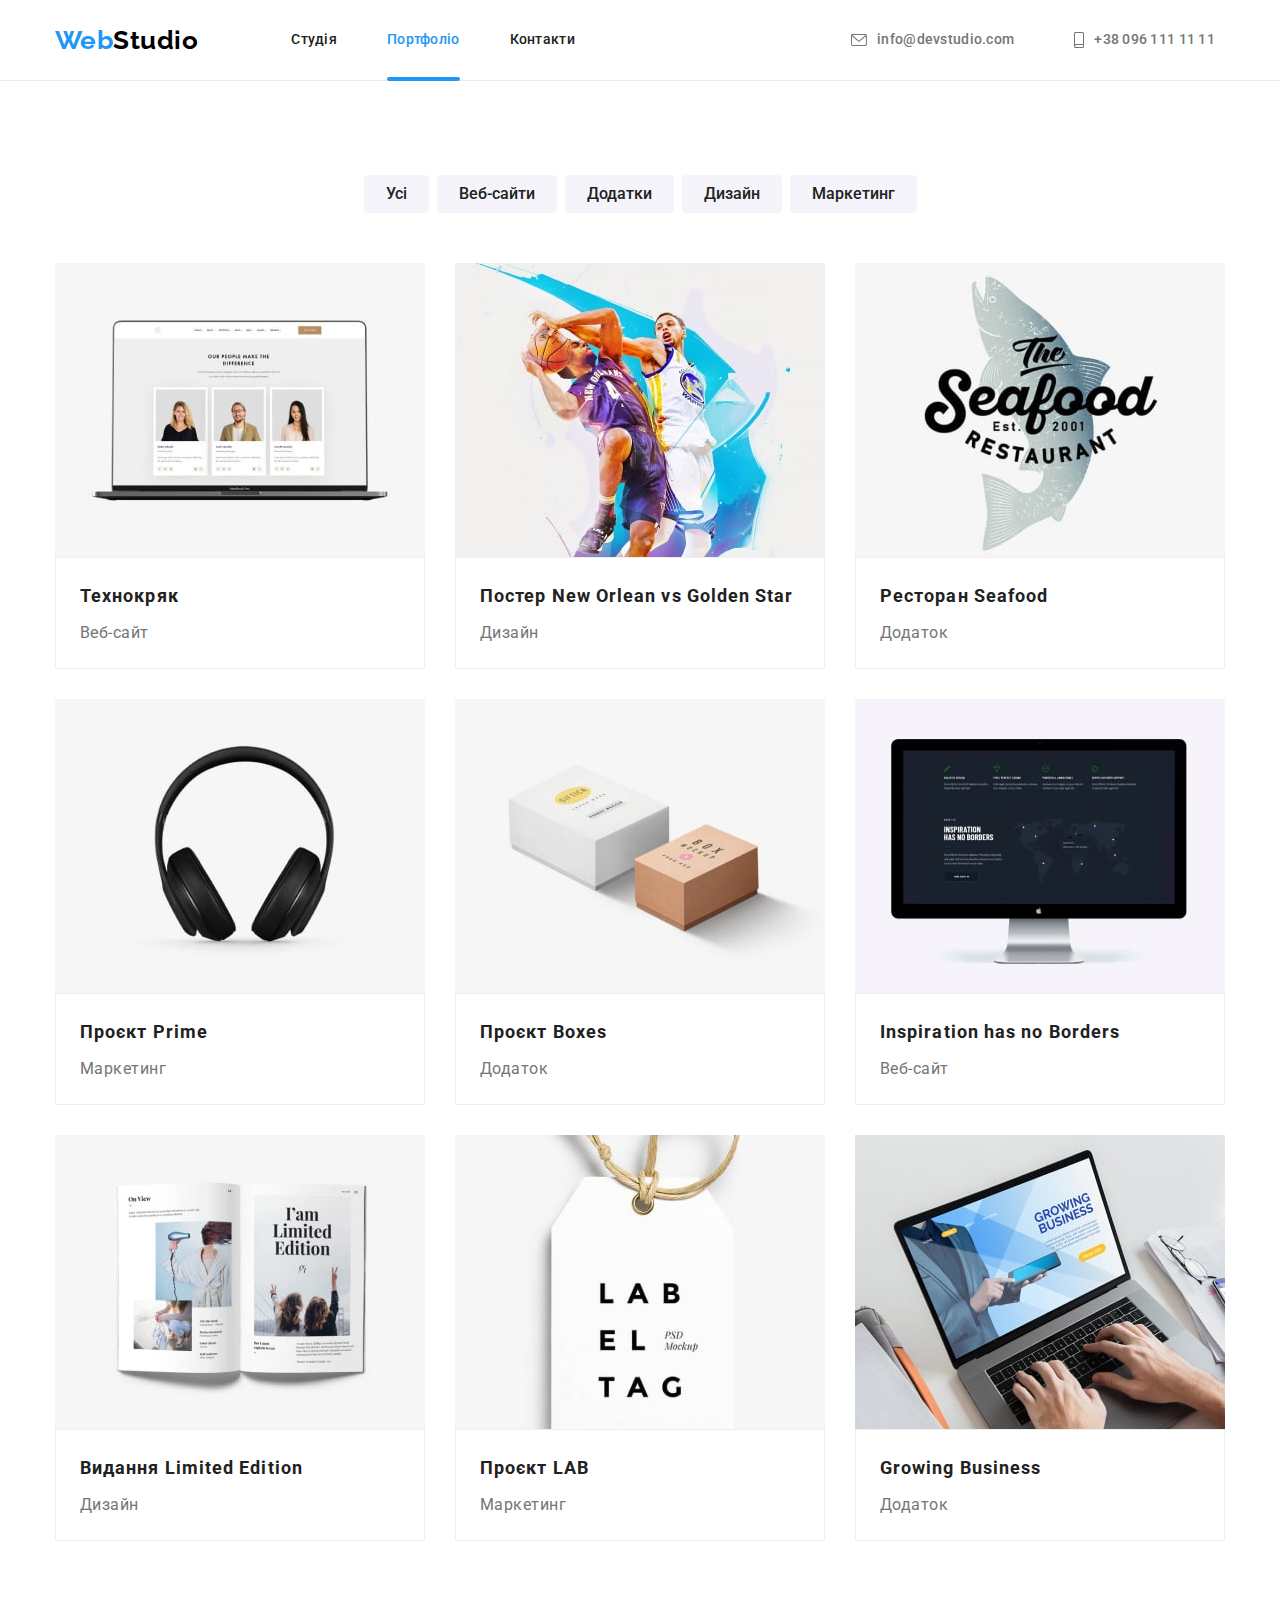
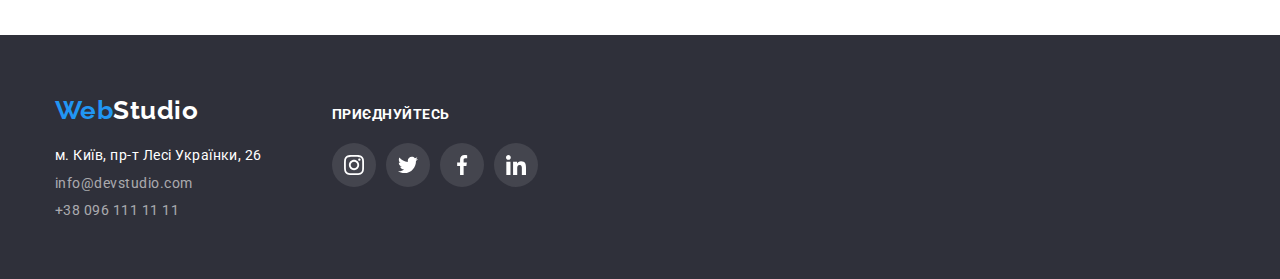
==== portfolio.html @ bf87244b "Clone" ====
<!DOCTYPE html>
<html lang="uk">
<head>
    <meta charset="UTF-8">
    <meta http-equiv="X-UA-Compatible" content="IE=edge">
    <meta name="viewport" content="width=device-width, initial-scale=1.0">
    <title>Portfolio</title>
    <link rel="preconnect" href="https://fonts.googleapis.com">
    <link rel="preconnect" href="https://fonts.gstatic.com" crossorigin>
    <link href="https://fonts.googleapis.com/css2?family=Raleway:wght@700&family=Roboto:wght@400;500;700;900&display=swap"
        rel="stylesheet">
    <link rel="stylesheet" href="https://cdnjs.cloudflare.com/ajax/libs/modern-normalize/1.1.0/modern-normalize.min.css">
    <link rel="stylesheet" href="./css/styles.css"> 
</head>
<body>
    <!--Шапка сайта-->
    <header class="header">
        <div class="container main-nav">
            <nav class="header-nav">
                <a href="./index.html" class="logo-dark"> <span class="logo-blue">Web</span>Studio</a>
                <ul class="header-site-nav list">
                    <li class="item"><a class="header-link" href="./index.html">Студія</a></li>
                    <li class="item"><a class="header-link current" href="./portfolio.html">Портфоліо</a></li>
                    <li class="item"><a class="header-link" href="#">Контакти</a></li>
                </ul>
            </nav>
            <ul class="header-info-nav list">
                <li class="item">
                    <a class="header-info-link" href="mailto:info@devstudio.com">
                        <svg class="mail-link" width="16" height="12">
                            <use href="./images/icons.svg#envelope"></use>
                        </svg>
                        info@devstudio.com</a></li>
                <li class="item">
                    <a class="header-info-link" href="tel:+380961111111">
                        <svg class="phone-link" width="10" height="16">
                            <use href="./images/icons.svg#smartphone"></use>
                        </svg>
                        +38 096 111 11 11</a></li>
            </ul>
        </div>
    </header>
    <!--Основний контент-->
    <main>
        <section class="section">
            <div class="container">
            <h1 class="visually-hidden">Портфоліо</h1>
            <ul class="list filter-list">
                <li class="item"><button type="button" class="button-filter">Усі</button> </li>
                <li class="item"><button type="button" class="button-filter">Веб-сайти</button> </li>
                <li class="item"><button type="button" class="button-filter">Додатки</button> </li>
                <li class="item"><button type="button" class="button-filter">Дизайн</button></li>
                <li class="item"><button type="button" class="button-filter">Маркетинг</button> </li>
            </ul>
            <ul class="portfolio-list list">
                <li class="item"><a href="#" class="portfolio-list-link">
                    <div class="portfolio-list-img-wrapper">
                        <img src="./images/portfolio-card1.jpg" alt="Відкритий сайт на ноутбуці" width="370">
                        <p class="portfolio-overlay">
                            Ресурс пропонує комплексні пропозиції з різним рівнем функціоналу та сервісів. Все це дозволить відвідувачу отримати
                            вичерпні відомості про компанію чи приватну особу.
                        </p>
                    </div>
                    <div class="portfolio-card-border">
                    <h2 class="title">Технокряк</h2>
                    <p>Веб-сайт</p>
                    </div>
                    </a>
                </li>
                <li class="item"><a href="#" class="portfolio-list-link">
                    <div class="portfolio-list-img-wrapper">
                        <img src="./images/portfolio-card2.jpg" alt="Два баскетболісти з м'ячем" width="370">
                        <p class="portfolio-overlay">
                            Ресурс пропонує комплексні пропозиції з різним рівнем функціоналу та сервісів. Все це дозволить відвідувачу отримати
                            вичерпні відомості про компанію чи приватну особу.
                        </p>
                    </div>
                    <div class="portfolio-card-border">
                    <h2 class="title">Постер New Orlean vs Golden Star</h2>
                    <p>Дизайн</p>
                    </div>
                    </a>
                </li>
                <li class="item"><a href="#" class="portfolio-list-link">
                    <div class="portfolio-list-img-wrapper">
                        <img src="./images/portfolio-card3.jpg" alt="Логотип ресторану" width="370">
                        <p class="portfolio-overlay">
                            Ресурс пропонує комплексні пропозиції з різним рівнем функціоналу та сервісів. Все це дозволить відвідувачу отримати
                            вичерпні відомості про компанію чи приватну особу.
                        </p>
                    </div>
                    <div class="portfolio-card-border">
                    <h2 class="title">Ресторан Seafood</h2>
                    <p>Додаток</p>
                    </div>
                    </a>
                </li>
                <li class="item"><a href="#" class="portfolio-list-link">
                    <div class="portfolio-list-img-wrapper">
                        <img src="./images/portfolio-card4.jpg" alt="Безпровідні навушники" width="370">
                        <p class="portfolio-overlay">
                            Ресурс пропонує комплексні пропозиції з різним рівнем функціоналу та сервісів. Все це дозволить відвідувачу отримати
                            вичерпні відомості про компанію чи приватну особу.
                        </p>
                    </div>
                    <div class="portfolio-card-border">
                    <h2 class="title">Проєкт Prime</h2>
                    <p>Маркетинг</p>
                    </div>
                    </a>
                </li>
                <li class="item"><a href="#" class="portfolio-list-link">
                    <div class="portfolio-list-img-wrapper">
                        <img src="./images/portfolio-card5.jpg" alt="Дві коробки" width="370">
                        <p class="portfolio-overlay">
                            Ресурс пропонує комплексні пропозиції з різним рівнем функціоналу та сервісів. Все це дозволить відвідувачу отримати
                            вичерпні відомості про компанію чи приватну особу.
                        </p>
                    </div>
                    <div class="portfolio-card-border">
                    <h2 class="title">Проєкт Boxes</h2>
                    <p>Додаток</p>
                    </div>
                    </a>
                </li>
                <li class="item"><a href="#" class="portfolio-list-link">
                    <div class="portfolio-list-img-wrapper">
                        <img src="./images/portfolio-card6.jpg" alt="Монітор комп'ютера" width="370">
                        <p class="portfolio-overlay">
                            Ресурс пропонує комплексні пропозиції з різним рівнем функціоналу та сервісів. Все це дозволить відвідувачу отримати
                            вичерпні відомості про компанію чи приватну особу.
                        </p>
                    </div>
                    <div class="portfolio-card-border">
                    <h2 class="title">Inspiration has no Borders</h2>
                    <p>Веб-сайт</p>
                    </div>
                    </a>
                </li>
                <li class="item"><a href="#" class="portfolio-list-link">
                    <div class="portfolio-list-img-wrapper">
                        <img src="./images/portfolio-card7.jpg" alt="Відкрита книга" width="370">
                        <p class="portfolio-overlay">
                            Ресурс пропонує комплексні пропозиції з різним рівнем функціоналу та сервісів. Все це дозволить відвідувачу отримати
                            вичерпні відомості про компанію чи приватну особу.
                        </p>
                    </div>
                    <div class="portfolio-card-border">
                    <h2 class="title">Видання Limited Edition</h2>
                    <p>Дизайн</p>
                    </div>
                    </a>
                </li>
                <li class="item"><a href="#" class="portfolio-list-link">
                    <div class="portfolio-list-img-wrapper">
                        <img src="./images/portfolio-card8.jpg" alt="Бірка проекту" width="370">
                        <p class="portfolio-overlay">
                            Ресурс пропонує комплексні пропозиції з різним рівнем функціоналу та сервісів. Все це дозволить відвідувачу отримати
                            вичерпні відомості про компанію чи приватну особу.
                        </p>
                    </div>
                    <div class="portfolio-card-border">
                    <h2 class="title">Проєкт LAB</h2>
                    <p>Маркетинг</p>
                    </div>
                    </a>
                </li>
                <li class="item"><a href="#" class="portfolio-list-link">
                    <div class="portfolio-list-img-wrapper">
                        <img src="./images/portfolio-card9.jpg" alt="Людина працює за ноутбуком" width="370">
                        <p class="portfolio-overlay">
                            Ресурс пропонує комплексні пропозиції з різним рівнем функціоналу та сервісів. Все це дозволить відвідувачу отримати
                            вичерпні відомості про компанію чи приватну особу.
                        </p>
                    </div>
                    <div class="portfolio-card-border">
                    <h2 class="title">Growing Business</h2>
                    <p>Додаток</p>
                    </div>
                    </a>
                </li>
            </ul>
            </div>
        </section>
    </main>
    <!--Футер-->
    <footer class="footer">
        <div class="container">
            <div class="footer-block">
                <div class="footer-address">
                    <a href="./index.html" class="logo-light"> <span class="logo-blue">Web</span>Studio</a>
                    <address class="address">
                        <ul class="list">
                            <li class="item"><a href="https://goo.gl/maps/CPtrU1FHBa2aNyZL9" target="_blank"
                                    rel="noopener noreferrer nofollow" class="address-link">м. Київ, пр-т Лесі Українки,
                                    26</a></li>
                            <li class="item"><a href="mailto:info@devstudio.com" class="footer-info">info@devstudio.com</a>
                            </li>
                            <li class="item"><a href="tel:+380961111111" class="footer-info">+38 096 111 11 11</a></li>
                        </ul>
                    </address>
                </div>
                <div class="footer-link">
                    <p class="footer-link-title">Приєднуйтесь</p>
                    <ul class="footer-list-link list">
                        <li class="item">
                            <a href="#" class="footer-list-item-link">
                                <svg class="link-icon">
                                    <use href="./images/icons.svg#instagram-2f"></use>
                                </svg>
                            </a>
                        </li>
                        <li class="item">
                            <a href="#" class="footer-list-item-link">
                                <svg class="link-icon">
                                    <use href="./images/icons.svg#twitter-1f"></use>
                                </svg>
                            </a>
                        </li>
                        <li class="item">
                            <a href="#" class="footer-list-item-link">
                                <svg class="link-icon">
                                    <use href="./images/icons.svg#facebook-1f"></use>
                                </svg>
                            </a>
                        </li>
                        <li class="item">
                            <a href="#" class="footer-list-item-link">
                                <svg class="link-icon">
                                    <use href="./images/icons.svg#linkedin-1f"></use>
                                </svg>
                            </a>
                        </li>
                    </ul>
                </div>
            </div>
        </div>
    </footer>
</body>
</html>
---- css/styles.css ----
:root {
    --title-text-color: #212121;
    --body-color: #757575;
    --logo-first-part: #2196F3;
    --logo-second-part-top: #000000;
    --logo-second-part-down: #FFFFFF;
    --header-link-color: #212121;
    --link-color-focus: #2196F3;
    --header-info-link-color: #757575;
    --header-border: #ECECEC;
    --link-fill: #FFFFFF;
    --link-fill-second: #AFB1B8;
    --link-color: #2196F3;
    --footer-bg-color: #2F303A;
    --footer-info-color: rgba(255, 255, 255, 0.6) ;
    --footer-address-link: #FFFFFF;
    --bg-color: #FFFFFF;
    --hero-title-color: #FFFFFF;
    --hero-bg-color: #2F303A;
    --team-bg-color: #F5F4FA;
    --team-card-bg-color: #FFFFFF;
    --button-color: #FFFFFF;
    --button-bg-color: #2196F3;
    --buton-bg-color-focus: #188CE8;
    --button-filter-color: #212121;
    --button-filter-bg-color: #F5F4FA;
    --button-filter-focus: #FFFFFF;
    --portfolio-card-border: #EEEEEE;
    --transition-dur-and-func: 250ms cubic-bezier(0.4, 0, 0.2, 1);
}
* {
    box-sizing: border-box;
}
body {
    background-color: var(--bg-color);
    color: var(--body-color);
    font-family: 'Roboto', sans-serif;
    letter-spacing: 0.03em;
}
h2, h3, p{
    margin-top: 0;
    margin-bottom: 0;
}
img {
    display: block;
    max-width: 100%;
    height: auto;
}
.container {
    padding-left: 15px;
    padding-right: 15px;
    margin-left: auto;
    margin-right: auto;
    width: 1200px;
    /* outline: 2px solid tomato; */
}
.section {
    padding-top: 94px;
    padding-bottom: 94px;
}
.header {
    background-color: var(--bg-color); 
    align-items: center;
    border-bottom: 1px solid var(--header-border);
}
.hero {
    background-color: var(--hero-bg-color);
    text-align: center;
    padding-top: 200px;
    padding-bottom: 200px;
    background-image: linear-gradient(rgba(47, 48, 58, 0.4), rgba(47, 48, 58, 0.4)),url(../images/hero_image.jpg);
    max-width: 1600px;
    height: 600px;
    margin-left: auto;
    margin-right: auto;
    background-size: cover;
    background-position: center;
    background-repeat: no-repeat;
}
.list {
    margin: 0;
    padding: 0;
    list-style-type: none;
}   
.logo-blue {
    color: var(--logo-first-part);
}
.logo-dark{
    color: var(--logo-second-part-top);
    text-decoration: none;
    font-family: 'Raleway', sans-serif;
    font-weight: 700;
    font-size: 26px;
    line-height: 1.19;
}
.logo-light {
    color: var(--logo-second-part-down);
    text-decoration: none;
    font-family: 'Raleway',sans-serif;
    font-weight: 700;
    font-size: 26px;
    line-height: 1.19;
}
.main-nav {
    display: flex;
    align-items: center;
}
.header-nav {
    display: flex;
    align-items: center;
}
.header-site-nav {
    display: flex;
    margin-left: 93px;
}
.header-site-nav .item:not(:last-child){
    margin-right: 50px;
}

.header-site-nav .header-link {
    color: var(--header-link-color); 
}
.header-site-nav .header-link:hover,
.header-site-nav .header-link:focus {
    color: var(--link-color-focus);
}
.header-link,
.header-info-link{
    position: relative;
    font-weight: 500;
    font-size: 14px;
    line-height: 1.14;
    letter-spacing: 0.02em;
    text-decoration: none;
    padding: 32px 0;
    display: inline-block;  
    transition: color var(--transition-dur-and-func);
}
.header-info-nav {
    display: flex;
    margin-left: auto;
}
.header-info-nav .item:not(:first-child) {
    margin-left: 50px;
}
.header-info-nav .header-info-link{
    color: var(--header-info-link-color);
    fill: currentColor;
}
.header-info-nav .header-info-link:hover,
.header-info-nav .header-info-link:focus {
    color: var(--link-color-focus);
}
.header-site-nav .header-link.current {
    color: var(--link-color-focus);
    opacity: 1;
}
.current::after {
    content: '';
    position: absolute;
    left: 0;
    bottom: -1px;

    width: 100%;
    height: 4px;
    display: block;
    background-color: var(--link-color);
    border-radius: 2px;
}
.header-info-nav .item{
    display: flex;
    margin-right: 10px;
}

/* header decoration */

.header-info-link {
    display: flex;
    align-items: center;
}
.mail-link, 
.phone-link {
    margin-right: 10px;
}
.hero-title {
    color: var(--hero-title-color);
    text-transform: uppercase;
    font-weight: 900;
    font-size: 44px;
    line-height: 1.36;
    letter-spacing: 0.06em;
    margin-top: 0;
    margin-bottom: 30px;
    margin-left: auto;
    margin-right: auto;
    text-align: center;
    width: 696px;
}
.button {
    color: var(--button-color);
    background-color: var(--button-bg-color);
    font-family: inherit;
    font-weight: 700;
    font-size: 16px;
    line-height: 1.88;
    cursor: pointer;
    border: none;
    box-shadow: 0px 4px 4px rgba(0, 0, 0, 0.15);
    border-radius: 4px;
    padding: 10px 32px;
    width: 216px;
    transition: background-color var(--transition-dur-and-func);
}

/* Main */

.button:hover,
.button:focus {
    background-color: var(--buton-bg-color-focus);
    box-shadow: 0px 4px 4px rgba(0, 0, 0, 0.15);
    border-radius: 4px;
}
.features {
    padding-bottom: 0;
}
.feature-list {
    display: flex;
}
.feature-list .item {
    width: 270px;
}
.item-bg {
    padding: 0;
    width: 100%;
    height: 120px;
    display: flex;
    align-items: center;
    justify-content: center;
    background-color: var(--team-bg-color);
    border-radius: 4px;
    margin-bottom: 30px; 
}
.feature-icon {
    width: 70px;
    height: 70px;
    display: block;
}
.feature-list .item:not(:last-child) {
    margin-right: 30px;
}
.feature-list .title {
    text-transform: uppercase;
    font-weight: 700;
    font-size: 14px;
    line-height: 1.14; 
    margin-bottom: 10px;   
}
.feature-list .text {
    font-weight: 400;
    font-size: 14px;
    line-height: 1.71;
}
.team {
    background-color: var(--team-bg-color);
}
.work-list {
    display: flex;
}
.work-list>.item {
    position: relative;
    width: 370px;
}
.work-list>.item:not(:last-child){
    margin-right: 30px;
}
.work-title {
    text-align: center;
    font-weight: 700;
    font-size: 36px;
    line-height: 1.17;
}
.work-img-bg-for-text {
    position: absolute;
    width: 370px;
    height: 70px;
    bottom: 0px;
    background: rgba(47, 48, 58, 0.8);
    display: flex;
    justify-content: center;
    align-items: center;
}
.work-text{
    font-weight: 700;
    font-size: 14px;
    line-height: 1.14;
    letter-spacing: 0.03em;
    text-transform: uppercase;
    color: var(--hero-title-color);
}
.team-list{
    display: flex;
}
.team-list>.team-card:not(:last-child) {
    margin-right: 30px;
}
.team-title {
    font-weight: 700;
    font-size: 36px;
    line-height: 1.17;
    text-align: center;
}
.team-list-link{
    display: flex;
    justify-content: space-between;
    margin: 0 auto;
}
.team-list-item-link {
    display: flex;
    align-items: center;
    justify-content: center;
    height: 44px;
    width: 44px;
    border-radius: 50%;
    fill: var(--link-fill-second);
    transition: fill var(--transition-dur-and-func), background-color var(--transition-dur-and-func);
}
.team-list-item-link:not(:last-child) {
    margin-right: 10px;
}
.link-icon {
    width: 20px;
    height: 20px;
}
.team-list-item-link:hover,
.team-list-item-link:focus{
    background-color: var(--link-color);
    fill: var(--link-fill);
}
.features-title, 
.work-title, 
.team-title,
.client-title {
    color: var(--title-text-color);
    margin-bottom: 50px;
}
.client-title {
    text-align: center;
    font-weight: 700;
    font-size: 36px;
    line-height: 1.17;
}
.client-list-item {
    display: flex;
}
.client-list-link {
    display: flex;
    justify-content: space-between;
    margin: 0 auto;
}
.client-list-item-link {
    display: flex;
    align-items: center;
    justify-content: center;
    height: 92px;
    width: 170px;
    border: 1px solid var(--link-fill-second);
    border-radius: 4px;
    fill: var(--link-fill-second);
    transition: fill var(--transition-dur-and-func), border-color var(--transition-dur-and-func);
}
.client-list-item-link:not(:last-child) {
    margin-right: 30px;
}
.client-list-item-link .link-icon {
    width: 106px;
    height: 60px;
}
.client-list-item-link:hover,
.client-list-item-link:focus {
    border-color: var(--link-color-focus);
    fill: var(--link-color-focus);
}
.visually-hidden {
    position: absolute;
    white-space: nowrap;
    width: 1px;
    height: 1px;
    overflow: hidden;
    border: 0;
    padding: 0;
    clip: rect(0 0 0 0);
    clip-path: inset(50%);
    margin: -1px;
}
.team-card {
    background-color: var(--team-card-bg-color);
    display: block;
    width: 270px;
    box-shadow: 0px 1px 3px rgba(0, 0, 0, 0.12), 0px 1px 1px rgba(0, 0, 0, 0.14), 0px 2px 1px rgba(0, 0, 0, 0.2);
    border-radius: 0px 0px 4px 4px;
}
.team-card .title {
    text-align: center;
    font-weight: 500;
    font-size: 16px;
    line-height: 1.19;
}
.team-position {
    text-align: center;
    font-size: 16px;
    line-height: 1.19;
    margin-top: 10px;
    margin-bottom: 16px;
}
.team-card-bottom-part {
    padding: 30px 32px;
}
.title {
    color: var(--title-text-color);
}

/* Footer */

.footer {
    background-color: var(--footer-bg-color);
    padding-top: 60px;
    padding-bottom: 60px;
}
.address {
    font-style: normal;
    margin-top: 20px;
}
.address .item:not(:last-child) {
    margin-bottom: 9px;
}
.address-link {
    color: var(--footer-address-link) ;
    text-decoration: none;
    font-weight: 400;
    font-size: 14px;
    line-height: 1.17;
}
.footer-info {
    color: var(--footer-info-color);
    text-decoration: none;
    font-weight: 400;
    font-size: 14px;
    line-height: 1.17;
    display: inline-block;
    transition: color var(--transition-dur-and-func);
}
.footer-info:hover,
.footer-info:focus {
    color: var(--link-color-focus);
}
.footer{
    display: flex;
    align-items: baseline;
}
.footer-block {
    display: flex;
    align-items: baseline;
}
.footer-link {
    display: inline-block;
    align-items: baseline;
    margin-left: 70px;
}
.footer-link-title {
    color: var(--link-fill);
    text-transform: uppercase;
    font-weight: 700;
    font-size: 14px;
    line-height: 1.14;
    margin-bottom: 20px;
}
.footer-list-link {
    display: flex;
    justify-content: space-between;
    margin: 0 auto;
}
.footer-list-item-link {
    display: flex;
    align-items: center;
    justify-content: center;
    height: 44px;
    width: 44px;
    border-radius: 50%;
    background-color: rgba(255, 255, 255, 0.1);
    fill: var(--link-fill);
    transition: background-color var(--transition-dur-and-func);
}
.footer-list-link .item:not(:last-child) {
    margin-right: 10px;
}
.footer-list-item-link .link-icon {
    width: 20px;
    height: 20px;
}
.footer-list-item-link:hover,
.footer-list-item-link:focus {
    background-color: var(--link-color-focus);
    fill: var(--link-fill);
}
/* Portfolio */
.filter-list {
    display: flex;
    justify-content:center;
}
.filter-list .item:not(:last-child) {
    margin-right: 8px;
}
.button-filter {
    color: var(--button-filter-color) ;
    background-color: var(--button-filter-bg-color);
    font-family: inherit;
    font-weight: 500;
    font-size: 16px;
    line-height: 1.63;
    cursor: pointer;
    border-radius: 4px;
    border: none;
    padding: 6px 22px;
    transition: color var(--transition-dur-and-func), background-color var(--transition-dur-and-func), box-shadow var(--transition-dur-and-func);
}
.button-filter:hover,
.button-filter:focus {
    color: var(--button-filter-focus);
    background-color: var(--link-color-focus);
    box-shadow: 0px 3px 1px rgba(0, 0, 0, 0.1), 0px 1px 2px rgba(0, 0, 0, 0.08), 0px 2px 2px rgba(0, 0, 0, 0.12);
}
.portfolio-list {
    margin-top: 50px;
    display: flex;
    flex-wrap: wrap;
    margin-right: -30px;
    margin-bottom: -30px;
}
.portfolio-list .item {
    width: 370px;
    margin-right: 30px;
    margin-bottom: 30px; 
}
.portfolio-list-link:hover,
.portfolio-list-link:focus {
    box-shadow: 0px 1px 1px rgba(0, 0, 0, 0.12),
    0px 4px 4px rgba(0, 0, 0, 0.06),
    1px 4px 6px rgba(0, 0, 0, 0.16);
}
.portfolio-list-link {
    text-decoration: none;
    display: inline-block;
    transition: box-shadow var(--transition-dur-and-func);
}
.portfolio-list .title{
    font-weight: 700;
    font-size: 18px;
    line-height: 2;
    letter-spacing: 0.06em;
}
.portfolio-card-border p {
   color:var(--body-color);
    font-weight: 400;
    font-size: 16px;
    line-height: 1.88;
    margin-top: 4px;
}
.portfolio-list-img-wrapper {
    position: relative;
    overflow: hidden;
}
.portfolio-overlay {
    position: absolute ;
    top: 0;
    left: 0;
    height: 100%;
    width: 100%;
    color: var(--hero-title-color);
    background-color: rgba(33, 150, 243, 0.9);
    font-weight: 400;
    font-size: 18px;
    line-height: 1.55;
    letter-spacing: 0.03em;
    padding: 63px 24px;
    overflow: auto;
    transform: translateY(100%);
    transition: transform var(--transition-dur-and-func);
}
.portfolio-list-link:hover .portfolio-overlay,
.portfolio-list-link:focus .portfolio-overlay {
    transform: translateY(0%);
}
.portfolio-card-border {
    width: 370px;
    padding: 20px 24px;
    border: 1px solid var(--portfolio-card-border);
}

/* Modal window */

.backdrop {
    position: fixed;
    top: 0;
    left: 0;
    width: 100%;
    height: 100%;
    background-color: rgba(0, 0, 0, 0.2);
    z-index: 100;
    opacity: 1;
    transition: opacity var(--transition-dur-and-func), visibility var(--transition-dur-and-func);
}
.backdrop.is-hidden {
    visibility: hidden;
    opacity: 0;
    pointer-events: none;
}
.modal {
    position: absolute;
    top: 50%;
    left: 50%;
    transform: translate(-50%, -50%);
    min-width: 528px;
    min-height: 581px;
    
    background-color: var(--bg-color);
    box-shadow: 0px 1px 3px rgba(0, 0, 0, 0.12), 0px 1px 1px rgba(0, 0, 0, 0.14), 0px 2px 1px rgba(0, 0, 0, 0.2);
    border-radius: 4px;
}
.button-modal-close {
    position: absolute;
    top: 8px;
    right: 8px;
    background-color: transparent;
    width: 30px;
    height: 30px;
    border: 1px solid rgba(0, 0, 0, 0.1);
    cursor: pointer;
    padding: 0;
    border-radius: 50%;
    display: flex;
    justify-content: center;
    align-items: center;
}
.modal-exit {
    width: 18px;
    height: 18px;
}
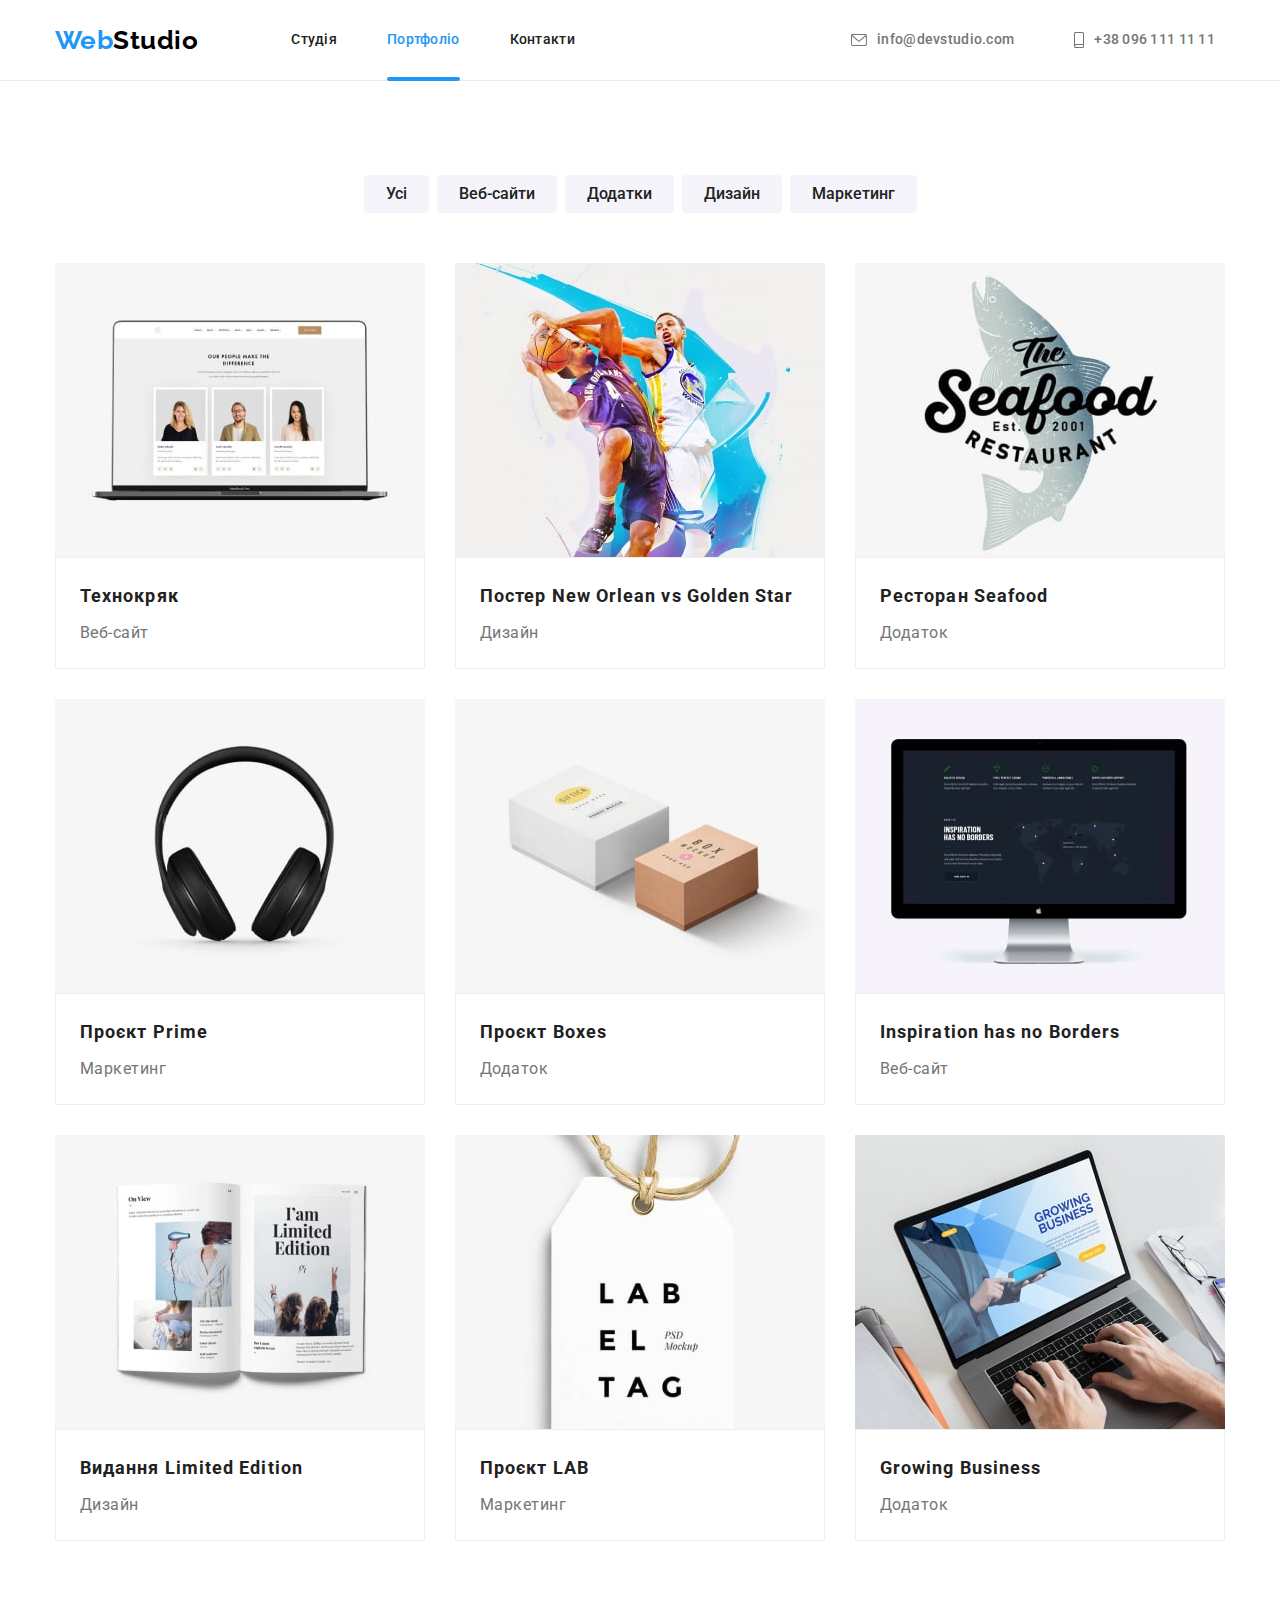
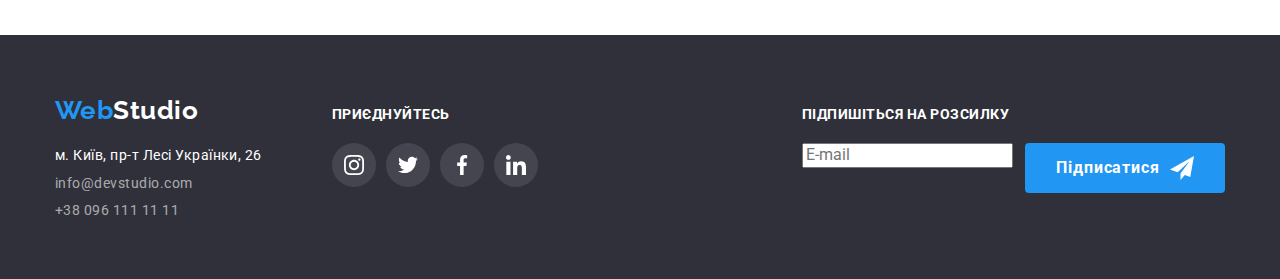
==== commit a80cd390: "Update" ====
--- a/portfolio.html
+++ b/portfolio.html
@@ -233,6 +233,19 @@
                         </li>
                     </ul>
                 </div>
+                <div class="footer-email-input">
+                    <p class="footer-link-title">Підпишіться на розсилку</p>
+                    <form class="footer-form">
+                        <label for="footer-email">
+                            <input type="email" name="footer-mail" placeholder="E-mail" id="footer-email">
+                        </label>
+                        <button type="submit" class="button-footer-submit"> Підписатися
+                            <svg class="footer-icon-send" width="24" height="24">
+                                <use href="./images/icons.svg#icon-send"></use>
+                            </svg>
+                        </button>
+                    </form>
+                </div>
             </div>
         </div>
     </footer>
--- a/css/styles.css
+++ b/css/styles.css
@@ -46,6 +46,9 @@
     max-width: 100%;
     height: auto;
 }
+input {
+    outline: none;
+}
 .container {
     padding-left: 15px;
     padding-right: 15px;
@@ -211,15 +214,15 @@
     width: 216px;
     transition: background-color var(--transition-dur-and-func);
 }
-
-/* Main */
-
 .button:hover,
 .button:focus {
     background-color: var(--buton-bg-color-focus);
     box-shadow: 0px 4px 4px rgba(0, 0, 0, 0.15);
     border-radius: 4px;
 }
+
+/* Main */
+
 .features {
     padding-bottom: 0;
 }
@@ -502,7 +505,64 @@
     background-color: var(--link-color-focus);
     fill: var(--link-fill);
 }
+.footer-email-input {
+    margin-left: auto;
+}
+.footer-form {
+    display: flex;
+}
+.footer-input {
+    font-weight: 400;
+    font-size: 16px;
+    line-height: 1.25;
+    width: 358px;
+    height: 50px;
+    padding: 15px 0px 15px 16px;
+    border: 1px solid rgba(255, 255, 255, 0.3);
+    filter: drop-shadow(0px 4px 4px rgba(0, 0, 0, 0.15));
+    border-radius: 4px;
+    background-color: transparent;
+    color: var(--bg-color);
+    display: flex;
+}
+.footer-input::placeholder {
+    font-weight: 400;
+    font-size: 16px;
+    line-height: 1.25;
+    letter-spacing: 0.03em;
+    color: rgba(255, 255, 255, 0.6);
+}
+.button-footer-submit {
+    font-weight: 700;
+    font-size: 16px;
+    line-height: 1.88;
+    letter-spacing: 0.06em;
+    border: none;
+    padding: 10px 28px;
+    width: 200px;
+    border-radius: 4px;
+    margin-left: 12px;
+    cursor: pointer;
+    display: flex;
+    align-items: center;
+    justify-content: center;
+    color: var(--button-color);
+    background-color: var(--button-bg-color);
+    font-family: inherit;
+    transition: background-color var(--transition-dur-and-func), box-shadow var(--transition-dur-and-func);
+}
+.button-footer-submit:hover,
+.button-footer-submit:focus {
+    background-color: var(--buton-bg-color-focus);
+    box-shadow: 0px 4px 4px rgba(0, 0, 0, 0.15);
+}
+.footer-icon-send {
+    fill: var(--button-color);
+    margin-left: 10px;
+}
+
 /* Portfolio */
+
 .filter-list {
     display: flex;
     justify-content:center;
@@ -621,7 +681,8 @@
     transform: translate(-50%, -50%);
     min-width: 528px;
     min-height: 581px;
-    
+    padding: 40px;
+
     background-color: var(--bg-color);
     box-shadow: 0px 1px 3px rgba(0, 0, 0, 0.12), 0px 1px 1px rgba(0, 0, 0, 0.14), 0px 2px 1px rgba(0, 0, 0, 0.2);
     border-radius: 4px;
@@ -640,8 +701,156 @@
     display: flex;
     justify-content: center;
     align-items: center;
+    fill: var(--logo-second-part-top);
+    transition: fill var(--transition-dur-and-func);
+}
+.button-modal-close:focus,
+.button-modal-close:hover{
+    fill: var(--button-bg-color);
 }
 .modal-exit {
     width: 18px;
     height: 18px;
+    
+}
+.form {
+    width: 448px;
+}
+.form-title {
+    font-weight: 700;
+    font-size: 20px;
+    line-height: 1.15;
+    letter-spacing: 0.03em;
+    color: var(--title-text-color);
+    display: flex;
+    justify-content: center;
+    margin-bottom: 12px;
+}
+.form-field {
+    display: flex;
+    flex-direction: column;
+    margin-bottom: 10px;
+}
+.form-label {
+    font-weight: 400;
+    font-size: 12px;
+    line-height: 1.17;
+    letter-spacing: 0.01em;
+    color: var(--body-color);
+}
+.form-input {
+    margin-top: 4px;
+    height: 40px;
+    width: 100%;
+    padding: 12px 42px;
+    border: 1px solid rgba(33, 33, 33, 0.2);
+    border-radius: 4px;
+    transition: border-color var(--transition-dur-and-func);
+    
+}
+.form-input:focus,
+.comment:focus{
+    border-color: var(--button-bg-color);
+}
+.comment {
+    margin-top: 4px;
+    height: 120px;
+    width: 100%;
+    resize: none;
+    font-weight: 400;
+    font-size: 12px;
+    line-height: 1.17;
+    letter-spacing: 0.01em;
+    padding: 12px 16px;
+    border: 1px solid rgba(33, 33, 33, 0.2);
+    border-radius: 4px; 
+    outline: none;
+    transition: border-color var(--transition-dur-and-func);
+}
+.comment::placeholder {
+    color: rgba(117, 117, 117, 0.5);
+}
+.button-submit {
+    font-weight: 700;
+    font-size: 16px;
+    line-height: 1.88;
+    letter-spacing: 0.06em;
+    border: none;
+    padding: 10px 32px;
+    width: 200px;
+    box-shadow: 0px 4px 4px rgba(0, 0, 0, 0.15);
+    border-radius: 4px;
+    margin: 0 auto;
+    display: block;
+    cursor: pointer;
+    color: var(--button-color);
+    background-color: var(--button-bg-color);
+    font-family: inherit;
+    transition: background-color var(--transition-dur-and-func);
+}
+.button-submit:hover,
+.button-submit:focus {
+    background-color: var(--buton-bg-color-focus);
+}
+.form-icon {
+    position: absolute;
+    top:50%;
+    left: 12px;
+    width: 18px;
+    height: 18px;
+    transform: translateY(-50%);
+    transition: fill var(--transition-dur-and-func);
+}
+.form-icon-position {
+    position: relative;
+    fill: var(--button-filter-color);
+}
+.form-input:focus+.form-icon {
+    fill: var(--link-color);
+}
+.label {
+    font-weight: 400;
+    font-size: 14px;
+    line-height: 1.71;
+    display: flex;
+    align-items: center;
+    justify-content: center;
+    margin-top: 20px;
+    margin-bottom: 30px;
+}
+.checkbox {
+    position: absolute;
+    width: 1px;
+    height: 1px;
+    overflow: hidden;
+    border: 0;
+    padding: 0;
+    clip: rect(0 0 0 0);
+    margin: -1px;
+    transition: background-color var(--transition-dur-and-func);
+    transition: border-color var(--transition-dur-and-func);
+    transition: filter var(--transition-dur-and-func);
+    transition: box-shadow var(--transition-dur-and-func);
+}
+.form-checkbox-policy {
+    font-weight: 400;
+    font-size: 14px;
+    line-height: 1.17;
+    color: var(--link-color);
+}
+.icon {
+    width: 16px;
+    height: 15px;
+    fill: #ffffff;
+    margin-right: 7px;
+    border-radius: 2px;
+    border: 2px solid var(--button-filter-color);
+}
+.checkbox:checked + .icon {
+    background-color: var(--button-bg-color);
+    border-color: var(--button-bg-color);
+    filter: drop-shadow(0px 4px 4px rgba(0, 0, 0, 0.25));
+}
+.checkbox:focus + .icon {
+    box-shadow: 0 0 0 2px rgba(0, 0, 255, 0.5);
 }